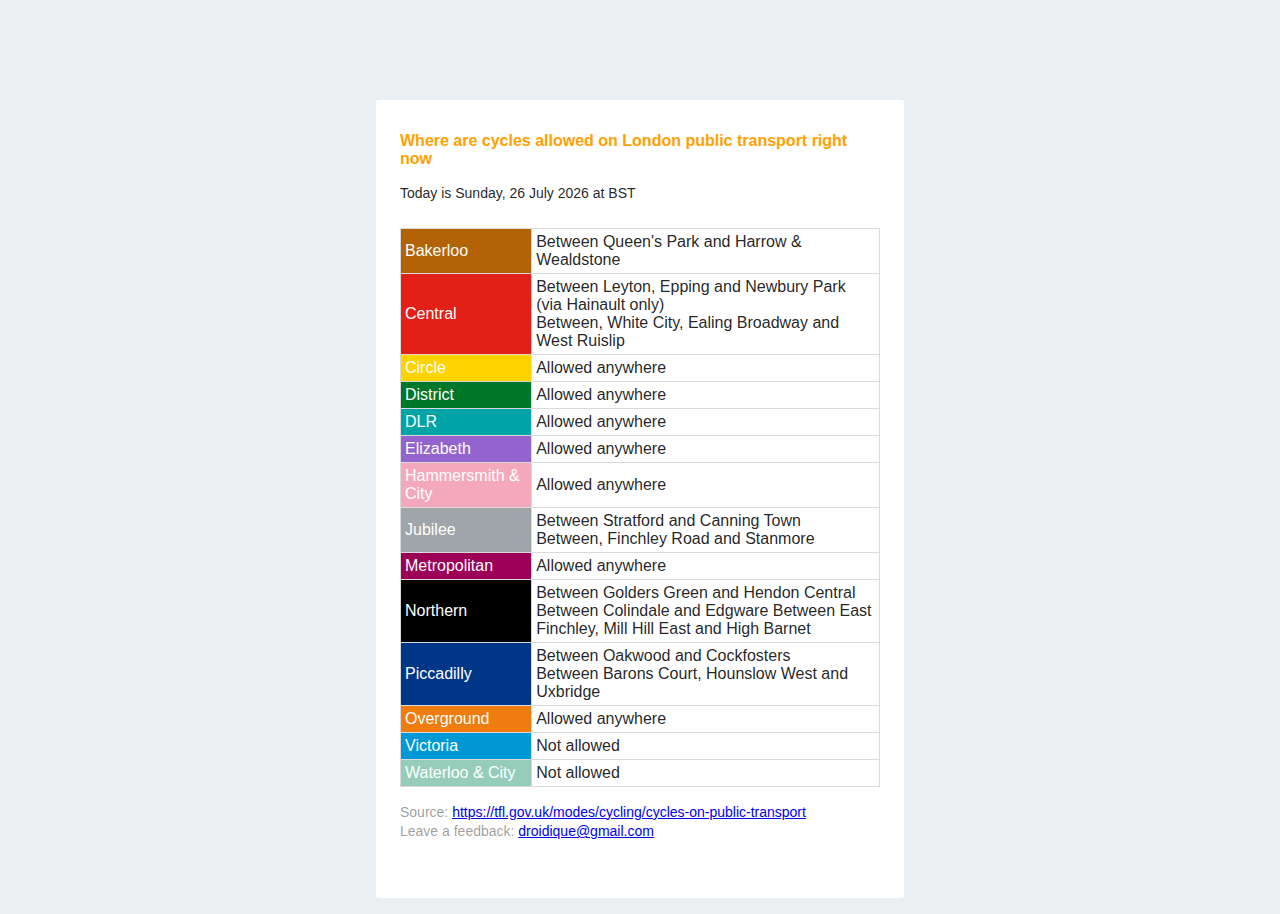
==== public/index.html @ ea4c9080 "Initial commit" ====
<!DOCTYPE html>
<html>

<head>
  <meta charset="utf-8">
  <meta name="viewport" content="width=device-width, initial-scale=1">

  <style media="screen">
    body {
      background: #ECEFF1;
      color: rgba(0, 0, 0, 0.87);
      font-family: Roboto, Helvetica, Arial, sans-serif;
      margin: 0;
      padding: 0;
    }

    #message {
      background: white;
      max-width: 480px;
      margin: 100px auto 16px;
      padding: 32px 24px;
      border-radius: 3px;
    }

    #message h2 {
      color: #ffa100;
      font-weight: bold;
      font-size: 16px;
      margin: 0 0 8px;
    }

    #message p {
      line-height: 140%;
      margin: 16px 0 24px;
      font-size: 14px;
    }

    #note {
      color: rgba(0, 0, 0, 0.4);
      text-align: left;
      font-size: 13px;
    }

    table, th, td {
      border: 1px solid rgb(218, 218, 218);
      border-collapse: collapse;
      border-style: inset;
    }
    th, td {
      padding: 4px;
    }
  </style>
</head>

<body>
  <div id="message">
    <h2>Where are cycles allowed on London public transport right now</h2>
    <p id="datetime"></p>
    <table id="rules">
      
    </table>
    <p id="note">Source: <a href="https://tfl.gov.uk/modes/cycling/cycles-on-public-transport">https://tfl.gov.uk/modes/cycling/cycles-on-public-transport</a><br />Leave a feedback: <a href='mailto:droidique@gmail.com'>droidique@gmail.com</a></p>
  </div>

  <script>
    const Bakerloo = "Bakerloo";
    const Central = "Central";
    const Circle = "Circle";
    const District = "District";
    const DLR = "DLR";
    const Elizabeth = "Elizabeth";
    const HammersmithCity = "Hammersmith & City";
    const Jubilee = "Jubilee";
    const Metropolitan = "Metropolitan";
    const Northern = "Northern";
    const Overground = "Overground";
    const Piccadilly = "Piccadilly";
    const Victoria = "Victoria";
    const WaterlooCity = "Waterloo & City";

    const Allowed = "Allowed anywhere";
    const NotAllowed = "Not allowed";

    const lineColors = new Map([
      [Bakerloo, "#B36305"],
      [Central, "#E32017"],
      [Circle, "#FFD300"],
      [District, "#00782A"],
      [DLR, "#00A4A7"],
      [Elizabeth, "#9364CD"],
      [HammersmithCity, "#F3A9BB"],
      [Jubilee, "#A0A5A9"],
      [Metropolitan, "#9B0056"],
      [Northern, "#000000"],
      [Overground, "#EE7C0E"],
      [Piccadilly, "#003688"],
      [Victoria, "#0098D4"],
      [WaterlooCity, "#95CDBA"],
    ]);

    const mondayFriday = "Monday - Friday";
    const weekendOrHolidays = "Weekend or Bank Holidays";

    const pastMidnight_0000_0730 = "00:00-07:30";
    const morningPeak_0730_0930 = "07:30-09:30";
    const daytime_0930_1600 = "09:30-16:00";
    const eveningPeak_1600_1900 = "16:00-19:00";
    const nighttime_1900_2400 = "19:00-00:00";

    const allowedRuleSet = new Map([
      [Bakerloo, "Between Queen's Park and Harrow & Wealdstone"],
      [Central, "Between Leyton, Epping and Newbury Park (via Hainault only)\nBetween, White City, Ealing Broadway and West Ruislip"],
      [Circle, Allowed],
      [District, Allowed],
      [DLR, Allowed],
      [Elizabeth, Allowed],
      [HammersmithCity, Allowed],
      [Jubilee, "Between Stratford and Canning Town\nBetween, Finchley Road and Stanmore"],
      [Metropolitan, Allowed],
      [Northern, "Between Golders Green and Hendon Central\nBetween Colindale and Edgware\nBetween East Finchley, Mill Hill East and High Barnet"],
      [Piccadilly, "Between Oakwood and Cockfosters\nBetween Barons Court, Hounslow West and Uxbridge"],
      [Overground, Allowed],
      [Victoria, NotAllowed],
      [WaterlooCity, NotAllowed],
    ]);

    const notAllowedRuleSet = new Map([
      [Bakerloo, NotAllowed],
      [Central, NotAllowed],
      [Circle, NotAllowed],
      [District, NotAllowed],
      [DLR, NotAllowed],
      [Elizabeth, "From west: until Royal Oak\nTo west: from Paddington\nFrom east: until Bethnal Green\nTo east: from Liverpool Street\nNote: until the Elizabeth Line fully opens (Sprin 2023), the times are actually slightly different"],
      [HammersmithCity, NotAllowed],
      [Jubilee, NotAllowed],
      [Metropolitan, Allowed],
      [Northern, NotAllowed],
      [Piccadilly, NotAllowed],
      [Overground, "From Liverpool Street station going towards Chingford, Enfield Town or Cheshunt.\nComing from Chingford, Enfield Town or Cheshunt until Bethnal Green."],
      [Victoria, NotAllowed],
      [WaterlooCity, NotAllowed],
    ]);

    const weekdayRuleSet = new Map([
      [pastMidnight_0000_0730, allowedRuleSet],
      [morningPeak_0730_0930, notAllowedRuleSet],
      [daytime_0930_1600, allowedRuleSet],
      [eveningPeak_1600_1900, notAllowedRuleSet],
      [nighttime_1900_2400, allowedRuleSet],
    ]);

    const weekendOrHolidaysRuleSet = new Map([
      [pastMidnight_0000_0730, allowedRuleSet],
      [morningPeak_0730_0930, allowedRuleSet],
      [daytime_0930_1600, allowedRuleSet],
      [eveningPeak_1600_1900, allowedRuleSet],
      [nighttime_1900_2400, allowedRuleSet],
    ]);

    const ruleSet = new Map([
      [mondayFriday, weekdayRuleSet],
      [weekendOrHolidays, weekendOrHolidaysRuleSet],
    ]);


    const now = new Date();
    const hour = now.getHours();
    const minute = now.getMinutes();
    const time = hour * 60 + minute;

    let selectedTimeOfDay;

    switch (true) {
      case time < 450: // past midnight
        selectedTimeOfDay = pastMidnight_0000_0730;
        break;
      case time < 570: // morning peak
        selectedTimeOfDay = morningPeak_0730_0930;
        break;
      case time < 960: // daytime
        selectedTimeOfDay = daytime_0930_1600;
        break;
      case time < 1140: // evening peak
        selectedTimeOfDay = eveningPeak_1600_1900;
        break;
      case time < 1440: // nighttime
        selectedTimeOfDay = nighttime_1900_2400;
        break;
    }

    let selectedRuleSet;

    if (now.getDay() > 0 && now.getDay() < 6) {
      selectedRuleSet = weekdayRuleSet.get(selectedTimeOfDay);
    } else {
      selectedRuleSet = weekendOrHolidaysRuleSet.get(selectedTimeOfDay);
    }

    document.addEventListener('DOMContentLoaded', function () {
      const dateTimeElement = document.querySelector('#datetime');
      const options = { 
        timeZone: 'Europe/London', 
        weekday: 'long', 
        year: 'numeric', 
        month: 'long', 
        day: 'numeric', 
        timeZoneName: 'short'
      };
      const formattedDateTime = now.toLocaleDateString('en-GB', options);
      dateTimeElement.textContent = `Today is ${formattedDateTime}`;

      const tableElement = document.querySelector('#rules');
      selectedRuleSet.forEach((value, line) => {
        var row = tableElement.insertRow(tableElement.rows.length);
        var cellLine = row.insertCell(0);
        cellLine.innerHTML = line;
        cellLine.style.color = 'white';
        cellLine.style.backgroundColor = lineColors.get(line);
        var cellRule = row.insertCell(1);
        cellRule.innerHTML = value.replace("\n", "<br />");
      });
    });
  </script>
</body>

</html>
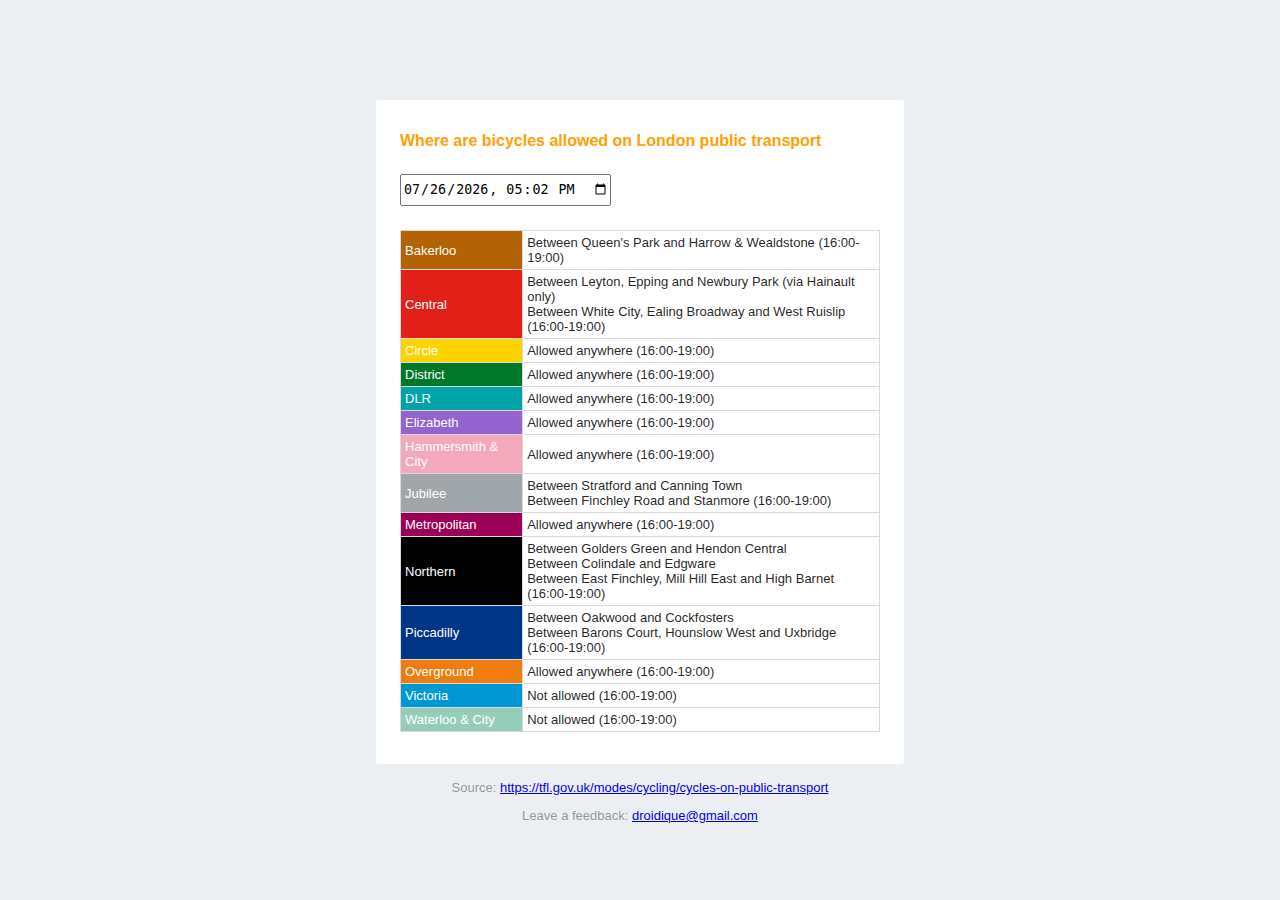
==== commit e751f174: "Moved css and js to their own files Implemented date-time picker Added hours to table" ====
--- a/public/index.html
+++ b/public/index.html
@@ -5,221 +5,86 @@
   <meta charset="utf-8">
   <meta name="viewport" content="width=device-width, initial-scale=1">
 
-  <style media="screen">
-    body {
-      background: #ECEFF1;
-      color: rgba(0, 0, 0, 0.87);
-      font-family: Roboto, Helvetica, Arial, sans-serif;
-      margin: 0;
-      padding: 0;
-    }
-
-    #message {
-      background: white;
-      max-width: 480px;
-      margin: 100px auto 16px;
-      padding: 32px 24px;
-      border-radius: 3px;
-    }
-
-    #message h2 {
-      color: #ffa100;
-      font-weight: bold;
-      font-size: 16px;
-      margin: 0 0 8px;
-    }
-
-    #message p {
-      line-height: 140%;
-      margin: 16px 0 24px;
-      font-size: 14px;
-    }
-
-    #note {
-      color: rgba(0, 0, 0, 0.4);
-      text-align: left;
-      font-size: 13px;
-    }
-
-    table, th, td {
-      border: 1px solid rgb(218, 218, 218);
-      border-collapse: collapse;
-      border-style: inset;
-    }
-    th, td {
-      padding: 4px;
-    }
-  </style>
+  <link href="./assets/css/styles.css" rel="stylesheet">
+  <script src="./assets/js/utils.js"></script>
+  <script src="./assets/js/rules.js"></script>
+  </script>
 </head>
 
 <body>
   <div id="message">
-    <h2>Where are cycles allowed on London public transport right now</h2>
-    <p id="datetime"></p>
+    <h2>Where are bicycles allowed on London public transport</h2>
+
+    <div id="date-picker-container">
+      <input type="datetime-local" onchange="onDateSelected(this.value)" id="datetime_picker">
+    </div>
+
     <table id="rules">
-      
+
     </table>
-    <p id="note">Source: <a href="https://tfl.gov.uk/modes/cycling/cycles-on-public-transport">https://tfl.gov.uk/modes/cycling/cycles-on-public-transport</a><br />Leave a feedback: <a href='mailto:droidique@gmail.com'>droidique@gmail.com</a></p>
   </div>
+  <p id="footer">Source: <a
+      href="https://tfl.gov.uk/modes/cycling/cycles-on-public-transport">https://tfl.gov.uk/modes/cycling/cycles-on-public-transport</a>
+  </p>
+  <p id="footer">Leave a feedback: <a href='mailto:droidique@gmail.com'>droidique@gmail.com</a></p>
 
   <script>
-    const Bakerloo = "Bakerloo";
-    const Central = "Central";
-    const Circle = "Circle";
-    const District = "District";
-    const DLR = "DLR";
-    const Elizabeth = "Elizabeth";
-    const HammersmithCity = "Hammersmith & City";
-    const Jubilee = "Jubilee";
-    const Metropolitan = "Metropolitan";
-    const Northern = "Northern";
-    const Overground = "Overground";
-    const Piccadilly = "Piccadilly";
-    const Victoria = "Victoria";
-    const WaterlooCity = "Waterloo & City";
+    const dateControl = document.querySelector('#datetime_picker');
 
-    const Allowed = "Allowed anywhere";
-    const NotAllowed = "Not allowed";
+    document.addEventListener('DOMContentLoaded', function () {
+      const now = new Date();
 
-    const lineColors = new Map([
-      [Bakerloo, "#B36305"],
-      [Central, "#E32017"],
-      [Circle, "#FFD300"],
-      [District, "#00782A"],
-      [DLR, "#00A4A7"],
-      [Elizabeth, "#9364CD"],
-      [HammersmithCity, "#F3A9BB"],
-      [Jubilee, "#A0A5A9"],
-      [Metropolitan, "#9B0056"],
-      [Northern, "#000000"],
-      [Overground, "#EE7C0E"],
-      [Piccadilly, "#003688"],
-      [Victoria, "#0098D4"],
-      [WaterlooCity, "#95CDBA"],
-    ]);
+      dateControl.value = getBST_Input_Date(now);
 
-    const mondayFriday = "Monday - Friday";
-    const weekendOrHolidays = "Weekend or Bank Holidays";
+      const lineRules = getLineRules(now);
 
-    const pastMidnight_0000_0730 = "00:00-07:30";
-    const morningPeak_0730_0930 = "07:30-09:30";
-    const daytime_0930_1600 = "09:30-16:00";
-    const eveningPeak_1600_1900 = "16:00-19:00";
-    const nighttime_1900_2400 = "19:00-00:00";
+      populateRules(lineRules);
+    });
 
-    const allowedRuleSet = new Map([
-      [Bakerloo, "Between Queen's Park and Harrow & Wealdstone"],
-      [Central, "Between Leyton, Epping and Newbury Park (via Hainault only)\nBetween, White City, Ealing Broadway and West Ruislip"],
-      [Circle, Allowed],
-      [District, Allowed],
-      [DLR, Allowed],
-      [Elizabeth, Allowed],
-      [HammersmithCity, Allowed],
-      [Jubilee, "Between Stratford and Canning Town\nBetween, Finchley Road and Stanmore"],
-      [Metropolitan, Allowed],
-      [Northern, "Between Golders Green and Hendon Central\nBetween Colindale and Edgware\nBetween East Finchley, Mill Hill East and High Barnet"],
-      [Piccadilly, "Between Oakwood and Cockfosters\nBetween Barons Court, Hounslow West and Uxbridge"],
-      [Overground, Allowed],
-      [Victoria, NotAllowed],
-      [WaterlooCity, NotAllowed],
-    ]);
-
-    const notAllowedRuleSet = new Map([
-      [Bakerloo, NotAllowed],
-      [Central, NotAllowed],
-      [Circle, NotAllowed],
-      [District, NotAllowed],
-      [DLR, NotAllowed],
-      [Elizabeth, "From west: until Royal Oak\nTo west: from Paddington\nFrom east: until Bethnal Green\nTo east: from Liverpool Street\nNote: until the Elizabeth Line fully opens (Sprin 2023), the times are actually slightly different"],
-      [HammersmithCity, NotAllowed],
-      [Jubilee, NotAllowed],
-      [Metropolitan, Allowed],
-      [Northern, NotAllowed],
-      [Piccadilly, NotAllowed],
-      [Overground, "From Liverpool Street station going towards Chingford, Enfield Town or Cheshunt.\nComing from Chingford, Enfield Town or Cheshunt until Bethnal Green."],
-      [Victoria, NotAllowed],
-      [WaterlooCity, NotAllowed],
-    ]);
-
-    const weekdayRuleSet = new Map([
-      [pastMidnight_0000_0730, allowedRuleSet],
-      [morningPeak_0730_0930, notAllowedRuleSet],
-      [daytime_0930_1600, allowedRuleSet],
-      [eveningPeak_1600_1900, notAllowedRuleSet],
-      [nighttime_1900_2400, allowedRuleSet],
-    ]);
-
-    const weekendOrHolidaysRuleSet = new Map([
-      [pastMidnight_0000_0730, allowedRuleSet],
-      [morningPeak_0730_0930, allowedRuleSet],
-      [daytime_0930_1600, allowedRuleSet],
-      [eveningPeak_1600_1900, allowedRuleSet],
-      [nighttime_1900_2400, allowedRuleSet],
-    ]);
-
-    const ruleSet = new Map([
-      [mondayFriday, weekdayRuleSet],
-      [weekendOrHolidays, weekendOrHolidaysRuleSet],
-    ]);
-
-
-    const now = new Date();
-    const hour = now.getHours();
-    const minute = now.getMinutes();
-    const time = hour * 60 + minute;
-
-    let selectedTimeOfDay;
-
-    switch (true) {
-      case time < 450: // past midnight
-        selectedTimeOfDay = pastMidnight_0000_0730;
-        break;
-      case time < 570: // morning peak
-        selectedTimeOfDay = morningPeak_0730_0930;
-        break;
-      case time < 960: // daytime
-        selectedTimeOfDay = daytime_0930_1600;
-        break;
-      case time < 1140: // evening peak
-        selectedTimeOfDay = eveningPeak_1600_1900;
-        break;
-      case time < 1440: // nighttime
-        selectedTimeOfDay = nighttime_1900_2400;
-        break;
+    function onDateSelected(rawDateTime) {
+      const dateTime = new Date(`${rawDateTime}`);
+      populateRules(getLineRules(dateTime));
     }
 
-    let selectedRuleSet;
-
-    if (now.getDay() > 0 && now.getDay() < 6) {
-      selectedRuleSet = weekdayRuleSet.get(selectedTimeOfDay);
-    } else {
-      selectedRuleSet = weekendOrHolidaysRuleSet.get(selectedTimeOfDay);
+    /**
+     * Translates the specified date-time into the British Summer Time and formats it as following:
+     * YYYY-MM-DD'T'HH:mm
+     * This can be used to set the value of the datetime-local html input field.
+     */
+    function getBST_Input_Date(dateTime) {
+      const bstTimezone = 'Europe/London'
+      // Cheating with the Canadian format a bit, as it produces the ISO date-format, allowing it to be used with the date picker
+      const simpleFormattedDate = dateTime.toLocaleDateString('en-CA', { timeZone: bstTimezone });
+      const simpleFormattedTime = dateTime.toLocaleTimeString('en-GB', { timeZone: bstTimezone });
+      return `${simpleFormattedDate}T${simpleFormattedTime}`.substring(0, 16);
     }
 
-    document.addEventListener('DOMContentLoaded', function () {
-      const dateTimeElement = document.querySelector('#datetime');
-      const options = { 
-        timeZone: 'Europe/London', 
-        weekday: 'long', 
-        year: 'numeric', 
-        month: 'long', 
-        day: 'numeric', 
-        timeZoneName: 'short'
-      };
-      const formattedDateTime = now.toLocaleDateString('en-GB', options);
-      dateTimeElement.textContent = `Today is ${formattedDateTime}`;
-
+    function populateRules(lineRules) {
       const tableElement = document.querySelector('#rules');
-      selectedRuleSet.forEach((value, line) => {
+      tableElement.innerHTML = "";
+      lineRules.forEach((lineRule, line) => {
+        const { previousTimeOfDay, previousRule, targetTimeOfDay, targetRule, nextTimeOfDay, nextRule } = lineRule;
         var row = tableElement.insertRow(tableElement.rows.length);
         var cellLine = row.insertCell(0);
         cellLine.innerHTML = line;
         cellLine.style.color = 'white';
         cellLine.style.backgroundColor = lineColors.get(line);
         var cellRule = row.insertCell(1);
-        cellRule.innerHTML = value.replace("\n", "<br />");
+
+        var rule = `${targetRule.replaceAll("\n", "<br />")} (${targetTimeOfDay})`;
+        // if (previousRule != targetRule || nextRule != targetRule) {
+        //   rule += "<p id='rule-small'>"
+        //   if (previousRule != targetRule) {
+        //     rule += `<br />${previousRule.replaceAll("\n", "<br />")} (${previousTimeOfDay})`;
+        //   }
+        //   if (nextRule != targetRule) {
+        //     rule += `<br />${nextRule.replaceAll("\n", "<br />")} (${nextTimeOfDay})`
+        //   } 
+        //   rule += "</p>"
+        // }
+        cellRule.innerHTML = rule;
       });
-    });
+    }
   </script>
 </body>
 
--- a/public/assets/css/styles.css
+++ b/public/assets/css/styles.css
@@ -0,0 +1,94 @@
+body {
+    background: #ECEFF1;
+    color: rgba(0, 0, 0, 0.87);
+    font-family: Roboto, Helvetica, Arial, sans-serif;
+    margin: 0;
+    padding: 0;
+}
+
+#message {
+    background: white;
+    max-width: 480px;
+    margin: 100px auto 16px;
+    padding: 32px 24px;
+    border-radius: 3px;
+}
+
+#message h2 {
+    color: #ffa100;
+    font-weight: bold;
+    font-size: 16px;
+    margin: 0 0 8px;
+}
+
+#message h1 {
+    font-size: 22px;
+    font-weight: 300;
+    color: rgba(0, 0, 0, 0.6);
+    margin: 0 0 16px;
+}
+
+#message p {
+    line-height: 140%;
+    margin: 16px 0 24px;
+    font-size: 14px;
+}
+
+#footer {
+    color: rgba(0, 0, 0, 0.4);
+    text-align: center;
+    font-size: 13px;
+}
+
+#rule {
+    color: rgba(0, 0, 0, 1);
+    text-align: left;
+    font-size: 13px;
+}
+
+#rule-small {
+    color: rgba(0, 0, 0, 0.7);
+    text-align: left;
+    font-size: 12px;
+}
+
+table,
+th,
+td {
+    border: 1px solid rgb(218, 218, 218);
+    border-collapse: collapse;
+    border-style: inset;
+    font-size: 13px;
+}
+
+th,
+td {
+    padding: 4px;
+}
+
+#date-picker-container {
+    margin-bottom: 24px;
+    margin-top: 24px;
+}
+
+input {
+    min-height: 28px;
+}
+
+@media (max-width: 600px) {
+
+    body,
+    #message {
+        margin-top: 0;
+        background: white;
+        box-shadow: none;
+    }
+
+    #message h2 {
+        text-align: center;
+    }
+
+    #date-picker-container {
+        text-align: center;
+    }
+}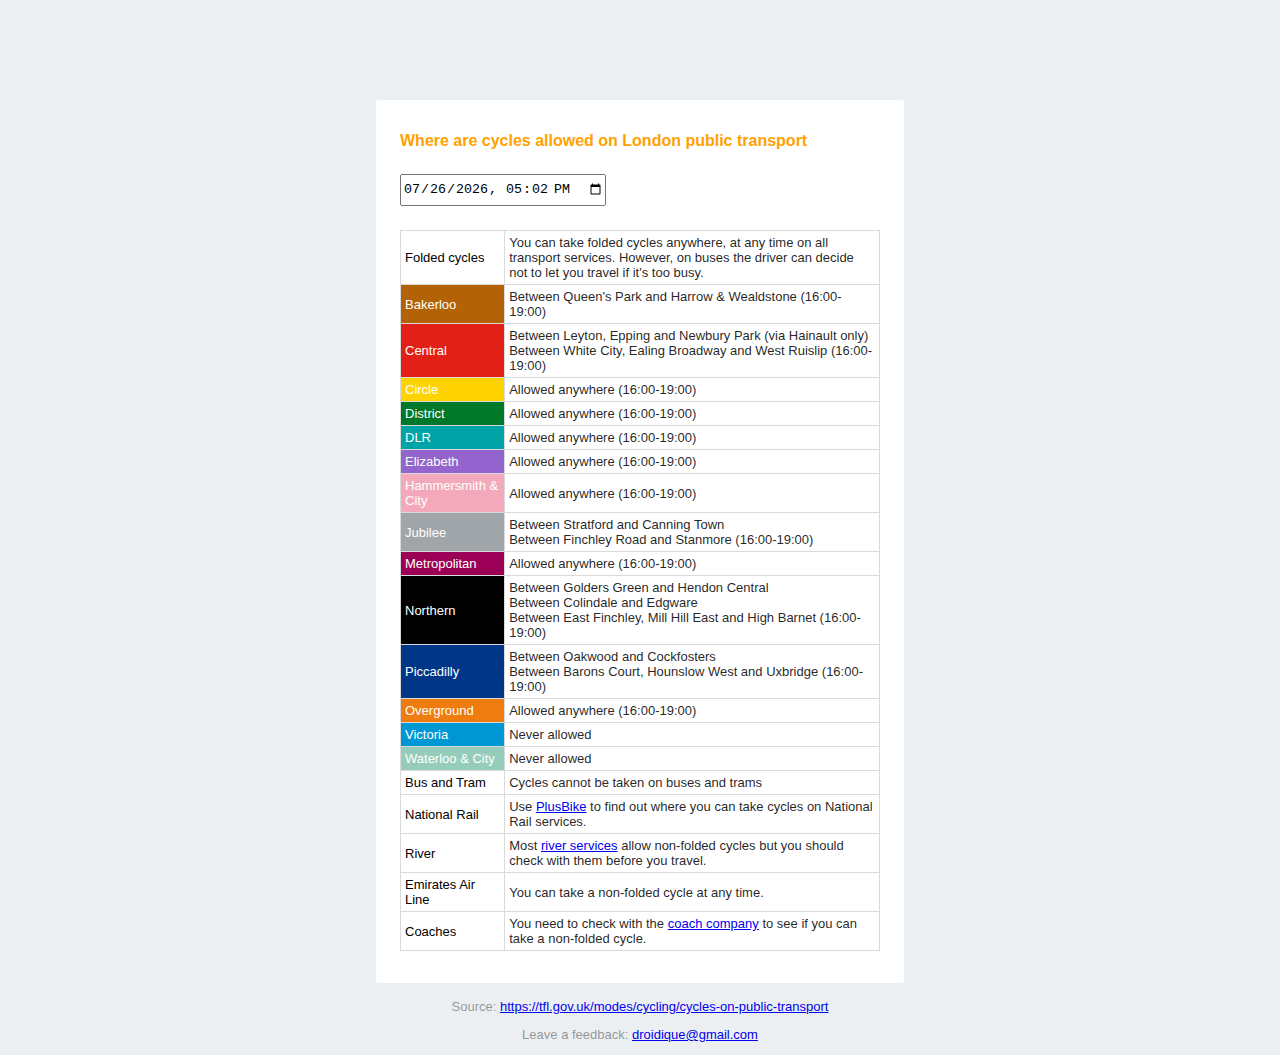
==== commit a3ca6f16: "Hidden some unnecessary hours" ====
--- a/public/index.html
+++ b/public/index.html
@@ -13,7 +13,7 @@
 
 <body>
   <div id="message">
-    <h2>Where are bicycles allowed on London public transport</h2>
+    <h2>Where are cycles allowed on London public transport</h2>
 
     <div id="date-picker-container">
       <input type="datetime-local" onchange="onDateSelected(this.value)" id="datetime_picker">
@@ -67,11 +67,16 @@
         var row = tableElement.insertRow(tableElement.rows.length);
         var cellLine = row.insertCell(0);
         cellLine.innerHTML = line;
-        cellLine.style.color = 'white';
-        cellLine.style.backgroundColor = lineColors.get(line);
+        cellLine.style.color = lineColors.get(line).textColor;
+        cellLine.style.backgroundColor = lineColors.get(line).backgroundColor;
         var cellRule = row.insertCell(1);
 
-        var rule = `${targetRule.replaceAll("\n", "<br />")} (${targetTimeOfDay})`;
+        var rule;
+        if (targetRule.showHours) {
+          rule = `${targetRule.message.replaceAll("\n", "<br />")} (${targetTimeOfDay})`;
+        } else {
+          rule = `${targetRule.message.replaceAll("\n", "<br />")}`;
+        }
         // if (previousRule != targetRule || nextRule != targetRule) {
         //   rule += "<p id='rule-small'>"
         //   if (previousRule != targetRule) {
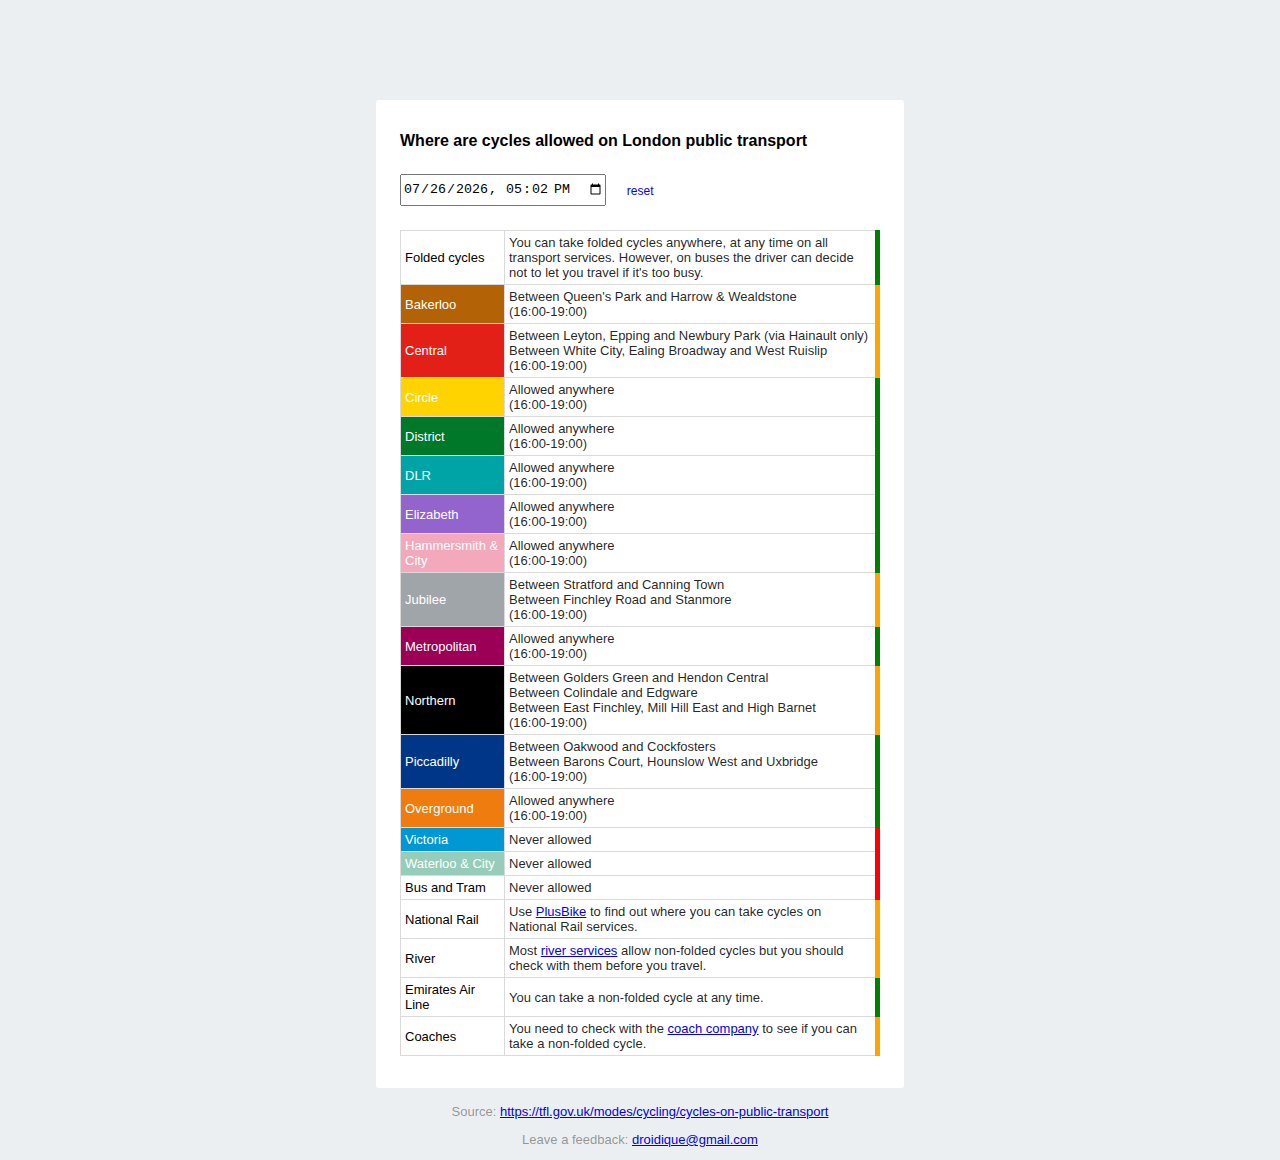
==== commit e8f467c4: "Small fixes" ====
--- a/public/index.html
+++ b/public/index.html
@@ -17,6 +17,7 @@
 
     <div id="date-picker-container">
       <input type="datetime-local" onchange="onDateSelected(this.value)" id="datetime_picker">
+      <button class="button button1" onclick="onResetClicked()">reset</button>
     </div>
 
     <table id="rules">
@@ -32,11 +33,9 @@
     const dateControl = document.querySelector('#datetime_picker');
 
     document.addEventListener('DOMContentLoaded', function () {
-      const now = new Date();
+      dateControl.value = getBST_Input_Date();
 
-      dateControl.value = getBST_Input_Date(now);
-
-      const lineRules = getLineRules(now);
+      const lineRules = getLineRules();
 
       populateRules(lineRules);
     });
@@ -51,7 +50,7 @@
      * YYYY-MM-DD'T'HH:mm
      * This can be used to set the value of the datetime-local html input field.
      */
-    function getBST_Input_Date(dateTime) {
+    function getBST_Input_Date(dateTime = new Date()) {
       const bstTimezone = 'Europe/London'
       // Cheating with the Canadian format a bit, as it produces the ISO date-format, allowing it to be used with the date picker
       const simpleFormattedDate = dateTime.toLocaleDateString('en-CA', { timeZone: bstTimezone });
@@ -70,25 +69,18 @@
         cellLine.style.color = lineColors.get(line).textColor;
         cellLine.style.backgroundColor = lineColors.get(line).backgroundColor;
         var cellRule = row.insertCell(1);
+        cellRule.style.borderRightColor = targetRule.statusColor;
+        cellRule.style.borderRightWidth = "5px";
+        var message = `${targetRule.message.replaceAll("\n", "<br />")}`;
+        if (targetRule.showHours) {
+          message += `<br/>(${targetTimeOfDay})`;
+        }
+        cellRule.innerHTML = message;
+      });
+    }
 
-        var rule;
-        if (targetRule.showHours) {
-          rule = `${targetRule.message.replaceAll("\n", "<br />")} (${targetTimeOfDay})`;
-        } else {
-          rule = `${targetRule.message.replaceAll("\n", "<br />")}`;
-        }
-        // if (previousRule != targetRule || nextRule != targetRule) {
-        //   rule += "<p id='rule-small'>"
-        //   if (previousRule != targetRule) {
-        //     rule += `<br />${previousRule.replaceAll("\n", "<br />")} (${previousTimeOfDay})`;
-        //   }
-        //   if (nextRule != targetRule) {
-        //     rule += `<br />${nextRule.replaceAll("\n", "<br />")} (${nextTimeOfDay})`
-        //   } 
-        //   rule += "</p>"
-        // }
-        cellRule.innerHTML = rule;
-      });
+    function onResetClicked() {
+      dateControl.value = getBST_Input_Date();
     }
   </script>
 </body>
--- a/public/assets/css/styles.css
+++ b/public/assets/css/styles.css
@@ -15,7 +15,7 @@
 }
 
 #message h2 {
-    color: #ffa100;
+    color: black;
     font-weight: bold;
     font-size: 16px;
     margin: 0 0 8px;
@@ -57,7 +57,6 @@
 td {
     border: 1px solid rgb(218, 218, 218);
     border-collapse: collapse;
-    border-style: inset;
     font-size: 13px;
 }
 
@@ -87,8 +86,24 @@
     #message h2 {
         text-align: center;
     }
+}
 
-    #date-picker-container {
-        text-align: center;
-    }
+.button {
+    border: none;
+    padding: 8px 16px;
+    text-align: center;
+    vertical-align: bottom;
+    min-height: 28px;
+    font-size: 12px;
+    color: blue;
+    transition-duration: 1.4s;
+    cursor: pointer;
+}
+
+.button1 {
+    background-color: white;
+}
+
+.button1:active {
+    background-color: rgb(184, 184, 184);
 }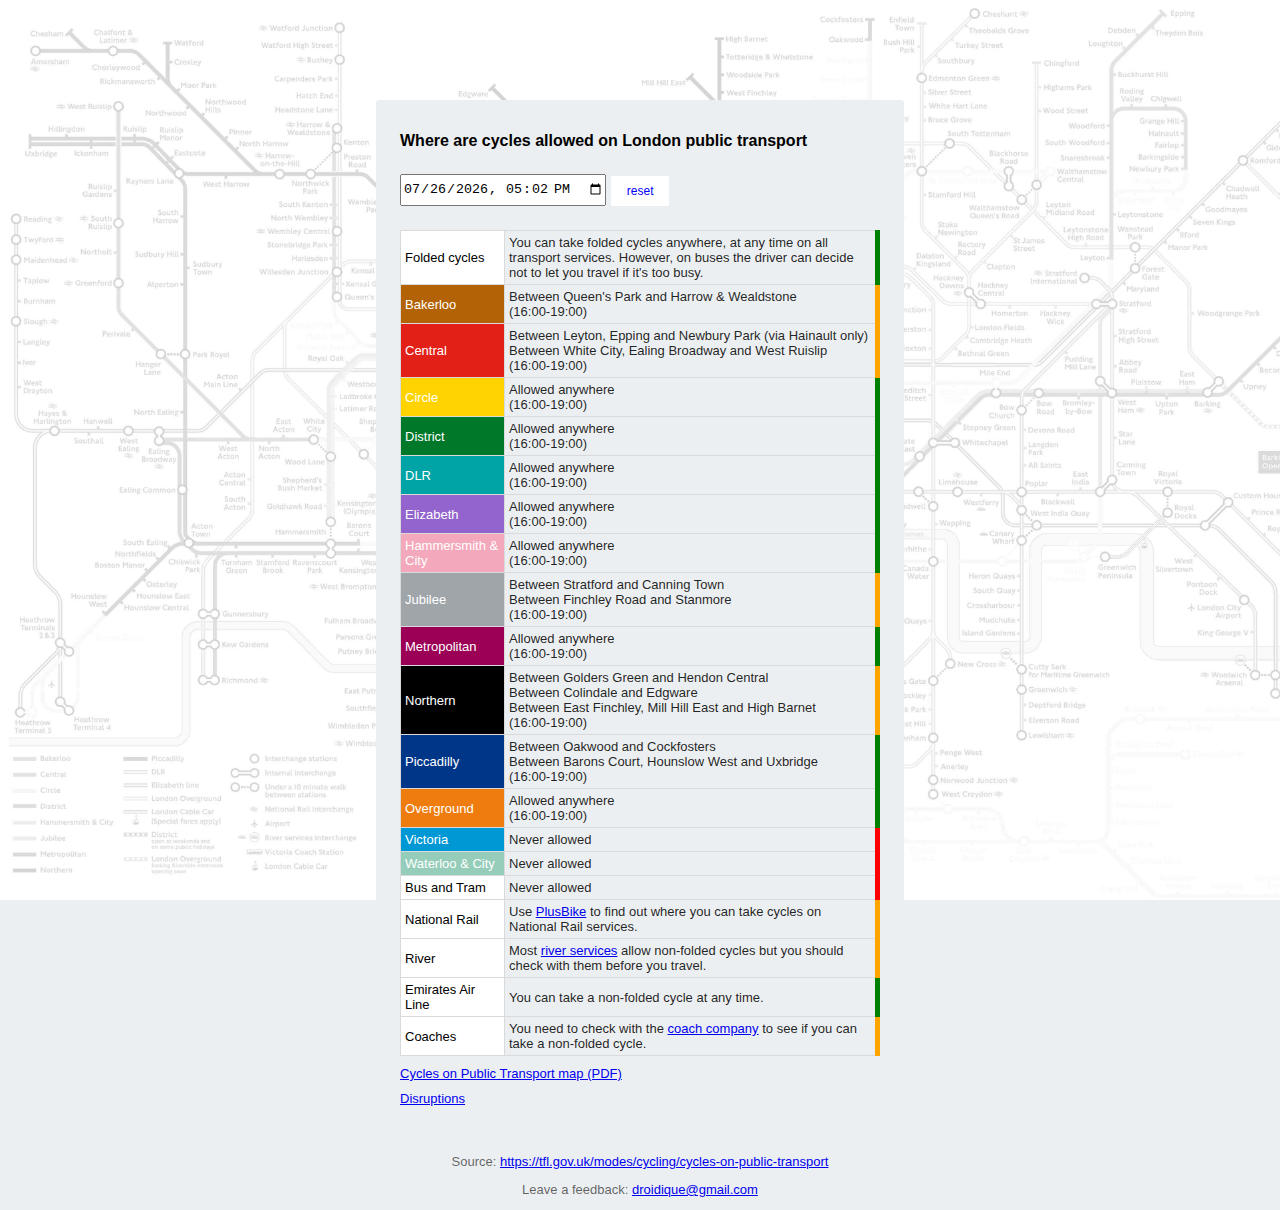
==== commit 58aa9926: "Added disruption map and link to cycles on public transport PDF" ====
--- a/public/index.html
+++ b/public/index.html
@@ -7,8 +7,8 @@
 
   <link href="./assets/css/styles.css" rel="stylesheet">
   <script src="./assets/js/utils.js"></script>
+  <script src="./assets/js/constants.js"></script>
   <script src="./assets/js/rules.js"></script>
-  </script>
 </head>
 
 <body>
@@ -23,6 +23,13 @@
     <table id="rules">
 
     </table>
+    <div>
+      <div id="resource"><a target='_blank'
+          href='https://tfl.gov.uk/cdn/static/cms/documents/cycles-on-public-transport.pdf'>Cycles on
+          Public
+          Transport map (PDF)</a></div>
+      <div id="resource"><a target='_blank' href='disruptions.html'>Disruptions</a></div>
+    </div>
   </div>
   <p id="footer">Source: <a
       href="https://tfl.gov.uk/modes/cycling/cycles-on-public-transport">https://tfl.gov.uk/modes/cycling/cycles-on-public-transport</a>
@@ -30,9 +37,8 @@
   <p id="footer">Leave a feedback: <a href='mailto:droidique@gmail.com'>droidique@gmail.com</a></p>
 
   <script>
-    const dateControl = document.querySelector('#datetime_picker');
-
     document.addEventListener('DOMContentLoaded', function () {
+      const dateControl = document.querySelector('#datetime_picker');
       dateControl.value = getBST_Input_Date();
 
       const lineRules = getLineRules();
@@ -43,6 +49,12 @@
     function onDateSelected(rawDateTime) {
       const dateTime = new Date(`${rawDateTime}`);
       populateRules(getLineRules(dateTime));
+    }
+
+    function onResetClicked() {
+      const dateControl = document.querySelector('#datetime_picker');
+      dateControl.value = getBST_Input_Date();
+      populateRules(getLineRules());
     }
 
     /**
@@ -78,10 +90,6 @@
         cellRule.innerHTML = message;
       });
     }
-
-    function onResetClicked() {
-      dateControl.value = getBST_Input_Date();
-    }
   </script>
 </body>
 
--- a/public/assets/css/styles.css
+++ b/public/assets/css/styles.css
@@ -1,13 +1,22 @@
 body {
     background: #ECEFF1;
+    background-image: url('../../assets/img/cycles-on-public-transport-1.jpg');
+    background-repeat: no-repeat;
+    background-attachment: fixed;
+    background-size: cover;
     color: rgba(0, 0, 0, 0.87);
     font-family: Roboto, Helvetica, Arial, sans-serif;
     margin: 0;
     padding: 0;
 }
 
+#resource {
+    margin: 10px 0 0px;
+    font-size: 13px;
+}
+
 #message {
-    background: white;
+    background: #ECEFF1;
     max-width: 480px;
     margin: 100px auto 16px;
     padding: 32px 24px;
@@ -35,7 +44,7 @@
 }
 
 #footer {
-    color: rgba(0, 0, 0, 0.4);
+    color: rgba(0, 0, 0, 0.6);
     text-align: center;
     font-size: 13px;
 }
